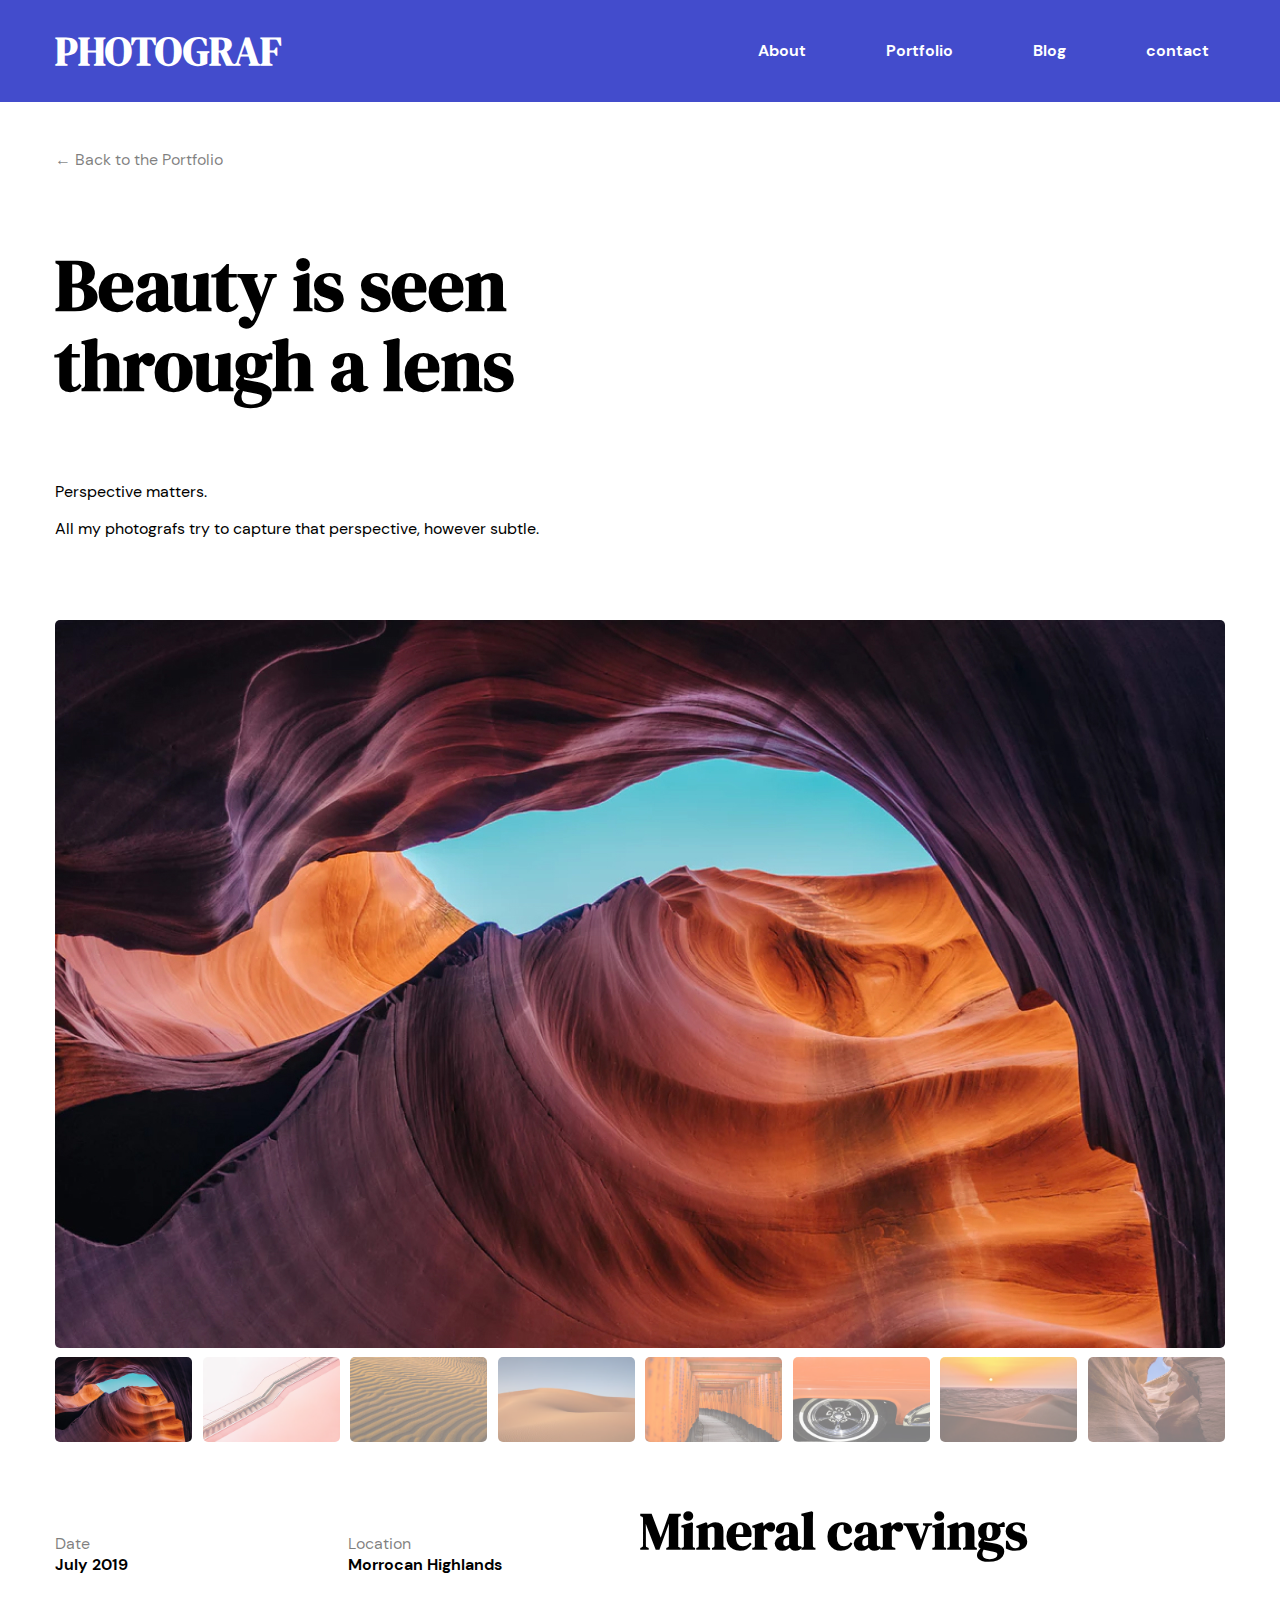
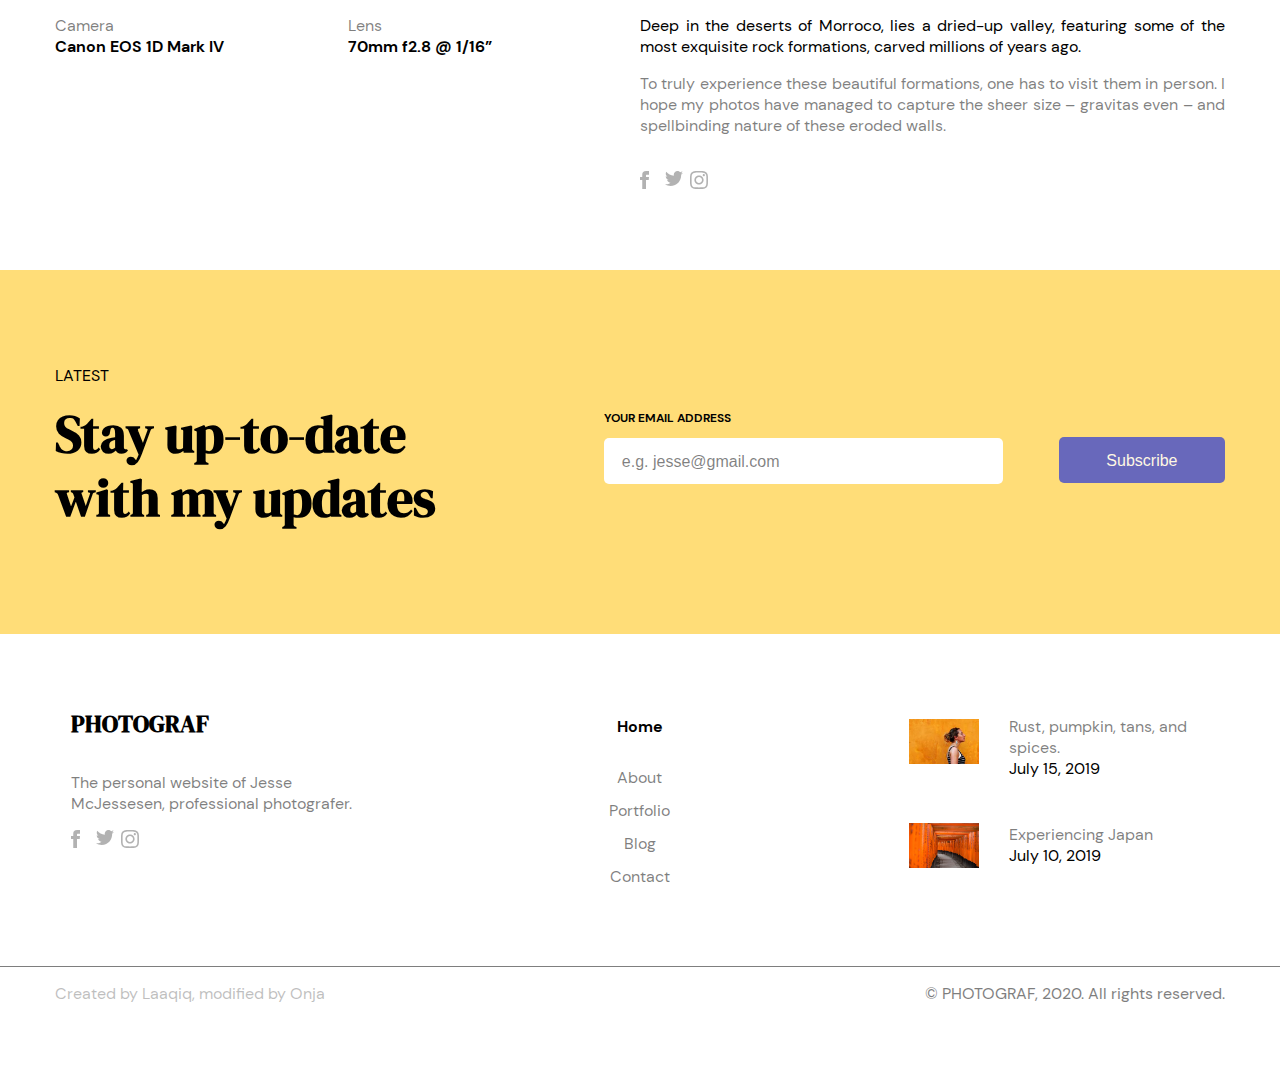
==== webroot/index.htm @ 9be5c695 "I updated photograph" ====
<!DOCTYPE html>
<html lang="en">

<head>
  <meta charset="UTF-8">
  <meta name="viewport" content="width=device-width, initial-scale=1.0">
  <link rel="stylesheet" href="./css/index.css">
  <title>Photograf</title>
</head>

<body>
  <input type="checkbox" id="menu-checkbox" class="photograf--checkbox--menu">
  <header class="photograf_header">
    <div class="photograf_header--container">
      <h1 class="photograf__heading1">
        Photograf
      </h1>
      <div class="photograf--menu--container">
        <label for="menu-checkbox" class="photograf--icon photograf--icon--menu">
          <span class="photograf_header--menu">
            Open the menu
          </span>
        </label>
      </div>
      <nav class="photograf__navigation photograf__navigation--menu">
        <h2 class="photograf_header__heading2">
          <label for="menu-checkbox" class="photograf--icon photograf__icon--menu">
            <span class="photograf_header--menu">
              Open the menu
            </span>
          </label>
        </h2>
        <ul class="photograf__list photograf_header__list">
          <li class="photograf__items photograf_header__items">
            <a class="photograf__link photograf_header__link" href="/about">
              About
            </a>
          </li>
          <li class="photograf__items photograf_header__items">
            <a class="photograf__link photograf_header__link" href="/potfolio">
              Portfolio
            </a>
          </li>
          <li class="photograf__items photograf_header__items">
            <a class="photograf__link photograf_header__link" href="/blog">
              Blog
            </a>
          </li>
          <li class="photograf__items photograf_header__items">
            <a class="photograf__link photograf_header__link" href="/contact">
              contact
            </a>
          </li>
        </ul>
      </nav>
    </div>
  </header>
  <main>
    <header class="photograf_mastheader">
      <div class="photograf--container photograf_mastheader--container">
        <div class="photograf_mastheader--wrapper">
          <div class="photograf_mastheader--sub-wrapper">
            <h2 class="photograf__heading2 photograf__heading2--mastheader">Beauty is seen through a lens</h2>
            <p class="photograf_mastheader__link--wrapper">
              <a class="photograf_mastheader__link photograf_mastheader__link" href="/back-to-the-portfolio">← Back
                to
                the Portfolio
              </a>
          </div>
          <p>
            Perspective matters.
          </p>
          <p>
            All my photografs try to capture that perspective, however subtle.
          </p>
        </div>
        <div class="photograf__picture--container">
          <div class="photograf__img--large--wrapper">
            <img class="photograf__img--large img" src="./images/rock_carvings_lg.jpg" alt="Rock carving">
          </div>
          <ul class="photograf__list photograf__img__list">
            <li class="photograf__items photograf__img__items">
              <img class="photograf__img--carvings" src="./images/rock_carvings_md.jpg" alt="meduim rock carving">
            </li>
            <li class="photograf__items photograf__img__items">
              <img class="photograf__img--stairs" src="./images/stairs_md.jpg" alt="stairs">
            </li>
            <li class="photograf__items photograf__img__items">
              <img class="photograf__img--ripples" src="./images/ripples_md.jpg" alt="Ripples">
            </li>
            <li class="photograf__items photograf__img__items">
              <img class="photograf__img--dunes" src="./images/dunes_md.jpg" alt="Dunes">
            </li>
            <li class="photograf__items photograf__img__items">
              <img class="photograf__img--arches" src="./images/arches_md.jpg" alt="Arches meduim">
            </li>
            <li class="photograf__items photograf__img__items">
              <img class="photograf__img--car" src="./images/car_md.jpg" alt="A car">
            </li>
            <li class="photograf__items photograf__img__items">
              <img class="photograf__img--sunset" src="./images/sunset_md.jpg" alt="A sunset">
            </li>
            <li class="photograf__items photograf__img__items">
              <img class="photograf__img--canyon" src="./images/canyon_md.jpg" alt="Canion">
            </li>
          </ul>
        </div>
      </div>
    </header>
    <article class="photograf_features">
      <div class="photograf--container photograf_features--container">
        <ul class="photograf__list photograf_features__list">
          <li class="photograf__items photograf_features__items">
            <span class="photograf_features__span--title">Date</span>
            <span class="photograf_features__span--desc">July 2019</span>
          </li>
          <li class="photograf__items photograf_features__items">
            <span class="photograf_features__span--title">Location</span>
            <span class="photograf_features__span--desc">Morrocan Highlands</span>
          </li>
          <li class="photograf__items photograf_features__items">
            <span class="photograf_features__span--title">Camera</span>
            <span class="photograf_features__span--desc">Canon EOS 1D Mark IV</span>
          </li>
          <li class="photograf__items photograf_features__items">
            <span class="photograf_features__span--title">Lens</span>
            <span class="photograf_features__span--desc">70mm f2.8 @ 1/16”</span>
          </li>
        </ul>
        <div class="photograf_features--wrapper">
          <div class="photograf_features--contents--wrapper">
            <h3 class="photograf__heading3 photograf_features--heading3">
              Mineral carvings
            </h3>
            <p class="photograf_features--summary">
              Deep in the deserts of Morroco, lies a dried-up valley, featuring some of the most exquisite rock
              formations, carved millions of years ago.
            </p>
            <p class="photograf_features--desc">To truly experience these beautiful formations, one has to visit them
              in person. I hope my
              photos have managed to capture the sheer size – gravitas even – and spellbinding nature of these eroded
              walls.
            </p>
          </div>
          <nav class="photograf__navigation photograf__nav--icons">
            <ul class="photograf__list photograf__list--icons photograf_features__list--icons">
              <li class="photograf__items photograf__items--icons">
                <a class="photograf__link photograf__link--icons photograf__link--icons--facebook"
                  href="/facebook">Facebook
                </a>
              </li>
              <li class="photograf__items photograf__items--icons">
                <a class="photograf__link photograf__link--icons photograf__link--icons--twitter" href="/twitter">
                  Twitter
                </a>
              </li>
              <li class="photograf__items photograf__items--icons">
                <a class="photograf__link photograf__link--icons photograf__link--icons--instagram"
                  href="Instagram">Instagram
                </a>
              </li>
            </ul>
          </nav>
        </div>
      </div>
    </article>
    <article class="photograf_newsletter">
      <div class="photograf_newsletter--contents--wrapper">
        <div class="photograf_newsletter--container">
          <div class="photograf_newsletter--header--contents">
            <h3 class="photograf__heading3 photograf__heading3--newsletter">
              Stay up-to-date
              with my updates
            </h3>
            <p class="photograf--latest--wrapper">
              <a class="photograf__link photograf__link--latest" href="latest">
                Latest
              </a>
            </p>
          </div>
          <form action="contact" class="photograf__form">
            <fieldset class="photograf__form--contents">
              <label for="email" class="photograf__label--email">Your email address
              </label>
              <input type="text" value="e.g. jesse@gmail.com" id="photograf__email" class="photograf__email__input">
            </fieldset>
            <button type="submit" class="photograf__form--subscribe"> Subscribe
            </button>
          </form>
        </div>
      </div>
      <div class="photograf_newsletter--container photograf_newsletter--container--contents">
        <div class="photograf_newsletter--wrapper">
          <h4 class="photograf__heading4">
            Photograf
          </h4>
          <p class="photograf_newsletter--desc">
            The personal website of Jesse McJessesen, professional photografer.
          </p>
          <nav class="photograf__navigation photograf__nav--icons">
            <ul class="photograf__list photograf__list--icons">
              <li class="photograf__items photograf__items--icons">
                <a class="photograf__link photograf__link--icons photograf__link--icons--facebook"
                  href="/facebook">Facebook
                </a>
              </li>
              <li class="photograf__items photograf__items--icons">
                <a class="photograf__link photograf__link--icons photograf__link--icons--twitter" href="/twitter">
                  Twitter
                </a>
              </li>
              <li class="photograf__items photograf__items--icons">
                <a class="photograf__link photograf__link--icons photograf__link--icons--instagram"
                  href="Instagram">Instagram
                </a>
              </li>
            </ul>
          </nav>
        </div>
        <nav class="photograf__navigation photograf__navigation--newsletter">
          <ul class="photograf__list photograf__list--newsletter">
            <li class="photograf__items photograf__items--newsletter">
              <a class="photograf__link photograf__link--newsletter photograf__link--newsletter--home" href="/">
                Home
              </a>
            </li>
            <li class="photograf__items photograf__items--newsletter">
              <a class="photograf__link photograf__link--newsletter photograf__link--newsletter--about" href="/about">
                About
              </a>
            </li>
            <li class="photograf__items photograf__items--newsletter">
              <a class="photograf__link photograf__link--newsletter" href="/portfolio">
                Portfolio
              </a>
            </li>
            <li class="photograf__items photograf__items--newsletter">
              <a class="photograf__link photograf__link--newsletter" href="/blog">
                Blog
              </a>
            </li>
            <li class="photograf__items photograf__items--newsletter">
              <a class="photograf__link photograf__link--newsletter" href="/contact">
                Contact
              </a>
            </li>
          </ul>
        </nav>
        <div class="photograf--profile--container">
          <div class="photograf--profile photograf--profile--wrapper">
            <span class="photograf--profile--desc photograf--profile--desc--woman">
              Rust, pumpkin, tans, and spices.
            </span>
            <span class="photograf--profile--date">
              July 15, 2019
            </span>
          </div>
          <div class="photograf--profile profile--contents--sec">
            <span class="photograf--profile--desc photograf--profile--desc--arches">
              Experiencing Japan
            </span>
            <span class="photograf--profile--date">
              July 10, 2019
            </span>
          </div>
        </div>
      </div>
    </article>
  </main>
  <footer class="photograf_footer">
    <div class="photograf_footer--container">
      <p class="photograf_footer--desc">
        Created by Laaqiq, modified by Onja
      </p>
      <p class="photograf__footer--desc">
        © PHOTOGRAF, 2020. All rights reserved.
      </p>
    </div>
  </footer>
  <script src="./js/photograf.js"></script>
</body>

</html>
---- webroot/css/index.css ----
:root {
  --based-value: 16px;
  --padding-inline: var(--based-value);
  --padding-block: var(--based-value);
  --margin-inline: var(--based-value);
  --margin-block: var(--based-value);
  --opacity: 1;
  --per-width: 100%;
  --fix-width: 100px;
  --auto-value: auto;
  --value: 0;
  --none-value: none; }

@font-face {
  font-family: "DM Sans";
  font-weight: 400;
  font-style: noraml;
  src: local("DM Sans"), local("DM Sans"), url("../fonts/dm_sans_400.woff2") format("woff2"), url("../fonts/dm_sans_400.woff") format("woff"); }

@font-face {
  font-family: "DM Sans-bold";
  font-weight: 700;
  font-style: noraml;
  src: local("DM Sans-bold"), local("DM Sans"), url("../fonts/dm_sans_700.woff2") format("woff2"), url("../fonts/dm_sans_700.woff") format("woff"); }

@font-face {
  font-family: "dm_serif_display";
  font-weight: 400;
  font-style: noraml;
  src: local("dm_serif_display"), local("dm_serif_display"), url("../fonts/dm_serif_display_400.woff2") format("woff2"), url("../fonts/dm_serif_display_400.woff") format("woff"); }

:root {
  --based-value: 16px;
  --padding-inline: var(--based-value);
  --padding-block: var(--based-value);
  --margin-inline: var(--based-value);
  --margin-block: var(--based-value);
  --opacity: 1;
  --per-width: 100%;
  --fix-width: 100px;
  --auto-value: auto;
  --value: 0;
  --none-value: none; }

@font-face {
  font-family: "DM Sans";
  font-weight: 400;
  font-style: noraml;
  src: local("DM Sans"), local("DM Sans"), url("../fonts/dm_sans_400.woff2") format("woff2"), url("../fonts/dm_sans_400.woff") format("woff"); }

@font-face {
  font-family: "DM Sans-bold";
  font-weight: 700;
  font-style: noraml;
  src: local("DM Sans-bold"), local("DM Sans"), url("../fonts/dm_sans_700.woff2") format("woff2"), url("../fonts/dm_sans_700.woff") format("woff"); }

@font-face {
  font-family: "dm_serif_display";
  font-weight: 400;
  font-style: noraml;
  src: local("dm_serif_display"), local("dm_serif_display"), url("../fonts/dm_serif_display_400.woff2") format("woff2"), url("../fonts/dm_serif_display_400.woff") format("woff"); }

body {
  background-color: #FFFFFF;
  text-align: center;
  margin: 0;
  padding: 0;
  font-family: 'DM Sans';
  overflow-x: hidden; }

ul {
  padding: 0;
  margin: 0; }

li {
  list-style: none; }

a {
  text-decoration: none; }

img {
  max-width: 100%;
  border-radius: 5px; }

.photograf_header {
  background-color: #434CCC;
  padding-inline-start: var(--padding-inline);
  padding-inline-end: var(--padding-inline); }

.photograf_header--container {
  width: 100%;
  display: flex;
  flex-direction: row;
  justify-content: space-between;
  align-items: baseline;
  align-items: center; }

.photograf--icon--menu {
  color: transparent;
  background-image: url(../icons/icon_menu.svg);
  background-repeat: no-repeat;
  position: absolute;
  top: 19px;
  right: -77px; }

@media (min-width: 1100px) {
  .photograf_header--container {
    max-width: 1170px;
    margin-inline-start: var(--auto-value);
    margin-inline-end: var(--auto-value); }
  .photograf--icon--menu {
    background-image: var(--none-value); } }

.photograf__heading1 {
  font-family: 'dm_serif_display';
  font-size: calc(var(--based-value) + 2);
  line-height: calc(var(--based-value) * 2);
  color: #000000;
  font-size: calc(var(--based-value) + 8);
  line-height: calc(var(--based-value) * 2);
  color: #FFFFFF;
  text-transform: uppercase; }

.photograf_header__heading2 {
  display: none;
  position: absolute;
  top: var(--based-value);
  left: var(--based-value);
  width: var(--based-value);
  height: var(--based-value); }

.photograf__heading2 {
  font-family: 'dm_serif_display';
  font-size: calc(var(--based-value) + 2);
  line-height: calc(var(--based-value) * 2);
  color: #000000;
  font-size: 47px;
  line-height: 60px; }

.photograf__heading3 {
  font-family: 'dm_serif_display';
  font-size: calc(var(--based-value) + 2);
  line-height: calc(var(--based-value) * 2);
  color: #000000;
  font-size: 34px;
  line-height: 40px; }

.photograf__heading4 {
  font-family: 'dm_serif_display';
  font-size: calc(var(--based-value) + 2);
  line-height: calc(var(--based-value) * 2);
  color: #000000;
  text-transform: uppercase;
  font-size: 24px;
  line-height: calc(var(--based-value) * 2);
  margin-block-start: 74px; }

@media (min-width: 1100px) {
  .photograf__heading1 {
    font-size: 40px;
    line-height: 48px; }
  .photograf__heading2--mastheader {
    font-size: 72px;
    line-height: 80px; }
  .photograf__heading3 {
    font-size: 52px;
    line-height: 64px; } }

.photograf_mastheader {
  margin-inline-start: var(--margin-inline);
  margin-inline-end: var(--margin-inline); }

.photograf_mastheader--wrapper {
  text-align: justify;
  margin-block-start: 31px;
  margin-block-end: 81px; }

.photograf__heading2--mastheader {
  text-align: left; }

.photograf_mastheader--sub-wrapper {
  display: flex;
  flex-direction: column-reverse; }

.photograf_mastheader__link {
  color: rgba(0, 0, 0, 0.5);
  font-size: var(--based-value);
  line-height: calc(var(--based-value) + 8); }

@media (min-width: 1100px) {
  .photograf--container {
    max-width: 1170px;
    margin-inline-start: var(--auto-value);
    margin-inline-end: var(--auto-value); }
  .photograf__heading2--mastheader {
    max-width: calc(var(--per-width) / 2); } }

.photograf_features--container {
  text-align: justify;
  margin-inline-start: var(--margin-inline);
  margin-inline-end: var(--margin-inline); }

.photograf_features__list {
  display: flex;
  flex-direction: row;
  justify-content: space-between;
  align-items: baseline;
  flex-wrap: wrap;
  align-items: unset;
  margin-block-end: 75px; }

.photograf_features--wrapper {
  margin-block-end: 78px; }

.photograf_features--desc {
  color: rgba(0, 0, 0, 0.5);
  font-size: var(--based-value);
  line-height: calc(var(--based-value) + 8); }

.photograf_features__items {
  display: flex;
  flex-direction: column;
  margin-block-start: 40px;
  flex-basis: calc(var(--per-width) / 2); }

.photograf_features__span--title {
  color: rgba(0, 0, 0, 0.5);
  font-size: var(--based-value);
  line-height: calc(var(--based-value) + 8); }

.photograf_features__span--desc {
  font-family: 'DM Sans-bold';
  font-size: var(--based-value);
  line-height: calc(var(--based-value) + 8);
  color: #FFFFFF;
  color: #000000;
  text-align: left; }

@media (min-width: 1100px) {
  .photograf_features--container {
    max-width: 1170px;
    margin-inline-start: var(--auto-value);
    margin-inline-end: var(--auto-value);
    padding-inline-start: var(--padding-inline);
    padding-inline-end: var(--padding-inline);
    display: flex;
    flex-direction: row;
    justify-content: space-between;
    align-items: baseline;
    flex-wrap: wrap; }
  .photograf_features__list,
  .photograf_features--wrapper {
    flex-basis: calc(var(--per-width) / 2); } }

.photograf_newsletter--container,
.photograf_newsletter--container--contents {
  text-align: left; }

.photograf_newsletter--contents--wrapper,
.photograf_newsletter--wrapper,
.photograf__navigation--newsletter,
.photograf--profile--container {
  padding-inline-start: var(--padding-inline);
  padding-inline-end: var(--padding-inline); }

.photograf_newsletter--contents--wrapper {
  background-color: #FFDD78; }

.photograf_newsletter--header--contents {
  padding-block-start: 62px; }

.photograf__heading3--newsletter {
  margin-block-start: 0; }

.photograf_newsletter--desc,
.photograf__email__input,
.photograf__form--subscribe {
  color: rgba(0, 0, 0, 0.5);
  font-size: var(--based-value);
  line-height: calc(var(--based-value) + 8); }

.photograf_newsletter--header--contents {
  display: flex;
  flex-direction: column-reverse; }

.photograf--profile--desc {
  color: rgba(0, 0, 0, 0.5);
  font-size: var(--based-value);
  line-height: calc(var(--based-value) + 8); }

.photograf--profile {
  display: flex;
  flex-direction: column;
  margin-inline-start: 100px; }

.photograf__link--latest {
  color: rgba(0, 0, 0, 0.5);
  font-size: var(--based-value);
  line-height: calc(var(--based-value) + 8);
  color: #000000;
  text-transform: uppercase; }

@media (min-width: 1100px) {
  .photograf_newsletter--container {
    max-width: 1170px;
    margin-inline-start: var(--auto-value);
    margin-inline-end: var(--auto-value);
    display: flex;
    flex-direction: row;
    justify-content: space-between;
    align-items: baseline;
    align-items: center; }
  .photograf_newsletter--container--contents {
    align-items: baseline; }
  .photograf__heading3--newsletter {
    margin-block-end: 104px; }
  .photograf_newsletter--wrapper,
  .photograf--profile--container {
    flex-basis: calc(26%); }
  .photograf_newsletter--header--contents {
    flex-basis: 33%;
    padding-block-start: 79px; } }

.photograf__navigation--menu {
  padding: var(--based-value);
  background-color: #f8f8f8;
  position: absolute;
  z-index: 3;
  top: var(--value);
  left: var(--value);
  bottom: var(--value);
  width: calc(calc(var(--fix-width) * 2) + 50);
  height: max-content;
  box-shadow: 0 0 50px rgba(0, 0, 0, 0.5);
  transform: translateX(-100%);
  transition: transform 0.3s; }

body > input[type="checkbox"]:checked ~ header .photograf__navigation--menu {
  transform: translateX(0%); }

.photograf_header__list {
  display: flex;
  flex-direction: column; }

.photograf--checkbox--menu {
  position: absolute;
  top: 35px;
  right: calc(var(--based-value) + 1);
  z-index: -1; }

.photograf_header__link {
  text-decoration: var(--none-value);
  color: #434CCC;
  opacity: calc(var(--opacity) / 2);
  font-weight: 700;
  font-size: 0.75rem;
  line-height: var(--based-value);
  transition: opacity 0.3s;
  display: block;
  padding: var(--based-value) var(--based-value) var(--based-value) calc(var(--based-value) * 4); }

body > [type="checkbox"]:checked ~ header label {
  position: absolute;
  z-index: 2;
  top: var(--value);
  right: var(--value);
  bottom: var(--value);
  left: var(--value);
  height: var(--per-width);
  width: var(--per-width);
  background: rgba(250, 0, 0, 0.25); }

body > nav .active a {
  opacity: var(--opacity); }

body > nav > ul a:hover {
  opacity: var(--opacity); }

@media (min-width: 1100px) {
  .photograf__navigation--menu {
    background-color: transparent;
    top: var(--auto-value);
    left: var(--auto-value);
    right: var(--auto-value);
    bottom: var(--auto-value);
    width: var(--auto-value);
    box-shadow: var(--none-value);
    transform: var(--none-value);
    transition: var(--none-value);
    display: contents; }
  .photograf_header__link {
    font-family: 'DM Sans-bold';
    font-size: var(--based-value);
    line-height: calc(var(--based-value) + 8);
    color: #FFFFFF;
    opacity: var(--opacity); }
  .photograf_header__list {
    display: flex;
    flex-direction: row; } }

body > input[type="checkbox"]:checked ~ main {
  z-index: 1; }

.photograf__list--icons {
  display: flex; }

.photograf_features__list--icons {
  margin-block-start: 35px; }

.photograf__items--icons {
  width: calc(var(--fix-width) / 4); }

.photograf__link--icons {
  display: block;
  text-indent: -9999px; }

.photograf__link--icons--facebook {
  background-image: url(../icons/icon_facebook.svg);
  background-repeat: no-repeat; }

.photograf__link--icons--twitter {
  background-image: url(../icons/icon_twitter.svg);
  background-repeat: no-repeat; }

.photograf__link--icons--instagram {
  background-image: url(../icons/icon_instagram.svg);
  background-repeat: no-repeat; }

.photograf__navigation--newsletter {
  margin-block-start: 79.91px;
  margin-block-end: calc(78px - 44px); }

.photograf__items--newsletter:not(:first-child) {
  margin-bottom: 12px; }

.photograf__link--newsletter {
  color: rgba(0, 0, 0, 0.5);
  font-size: var(--based-value);
  line-height: calc(var(--based-value) + 8); }

.photograf__items--newsletter:nth-of-type(1) {
  padding-bottom: 1.5rem; }

.photograf__link--newsletter--home,
.photograf__link--newsletter:not(first-child):hover {
  font-family: 'DM Sans-bold';
  font-size: calc(var(--based-value) + 2);
  line-height: calc(var(--based-value) * 2);
  color: #000000; }

@media (min-width: 1100px) {
  .photograf__navigation--newsletter {
    text-align: center;
    margin: var(--value);
    padding: var(--value);
    flex-basis: 44%; } }

.photograf--profile--desc--woman::before {
  display: block;
  content: '';
  background-image: url(../images/woman_sm.jpg);
  background-repeat: no-repeat;
  background-size: cover;
  width: 70px;
  height: 45px;
  position: relative;
  left: -100.8px;
  top: calc(var( --based-value) * 3); }

.photograf--profile--desc--arches::before {
  content: '';
  display: block;
  background-image: url(../images/arches_sm.jpg);
  background-repeat: no-repeat;
  background-size: cover;
  width: 70px;
  height: 45px;
  position: relative;
  left: -100.8px;
  top: 44px; }

.photograf__form,
.photograf__form--contents {
  display: flex;
  flex-direction: column; }

.photograf__form--contents {
  border-color: transparent;
  padding-inline-start: 0; }

.photograf__label--email {
  font-family: 'DM Sans-bold';
  font-size: var(--based-value);
  line-height: calc(var(--based-value) + 8);
  color: #FFFFFF;
  text-transform: uppercase;
  font-size: 12px;
  line-height: var(--based-value);
  color: #000000; }

.photograf__email__input,
.photograf__form--subscribe {
  border-color: transparent;
  box-sizing: border-box;
  border-radius: 5px;
  padding-inline-start: var(--based-value);
  padding-block-start: 13px;
  padding-block-end: 11px;
  margin-block-end: var(--based-value); }

.photograf__form--subscribe {
  max-width: 50%;
  background-color: #434CCC;
  color: #FFFFFF;
  padding-inline-start: 45.5px;
  padding-inline-end: 45.5px;
  margin-block-end: 54px;
  opacity: 0.8; }

.photograf__form--subscribe:hover {
  opacity: 1; }

@media (min-width: 1100px) {
  .photograf__form {
    display: flex;
    flex-direction: row;
    justify-content: space-between;
    align-items: baseline;
    align-items: unset;
    flex-basis: 40%;
    margin-block-start: 2.5rem; }
  .photograf__form--contents {
    padding: 0;
    margin-inline-end: 54px; }
  .photograf__email__input {
    padding-inline-end: 172px; }
  .photograf__label--email {
    margin-block-end: 12px; }
  .photograf__form--subscribe {
    margin-block-start: var(--margin-block);
    margin-top: 1.8rem; } }

.photograf__picture--container {
  padding-block-end: 30%; }

.photograf__img--large {
  display: block;
  max-width: var(--per-width);
  width: var(--per-width);
  height: var(--per-width);
  object-fit: cover; }

.photograf__img__list {
  position: relative;
  display: block;
  width: var(--per-width); }

.photograf__img__items:nth-of-type(1),
.photograf__img__items:nth-of-type(2),
.photograf__img__items:nth-of-type(3) {
  position: absolute;
  width: 40%;
  top: 9px; }

.photograf__img__items:nth-of-type(2) {
  left: calc(40% + 9px); }

.photograf__img__items:nth-of-type(3) {
  left: calc(calc(40% * 2) + calc(9px * 2)); }

.photograf__img__items:nth-of-type(2),
.photograf__img__items:nth-of-type(3) {
  opacity: calc(var(--opacity) / 2); }

.photograf__img__items:nth-of-type(4),
.photograf__img__items:nth-of-type(5),
.photograf__img__items:nth-of-type(6),
.photograf__img__items:nth-of-type(7),
.photograf__img__items:nth-of-type(8) {
  display: var(--none-value); }

@media (min-width: 1100px) {
  .photograf__picture--container {
    padding-block-end: var(--value); }
  .photograf__img__list {
    width: var(--per-width);
    display: flex;
    flex-direction: row;
    justify-content: space-between;
    align-items: baseline;
    align-items: unset;
    margin-block-start: 9px;
    position: unset; }
  .photograf__img__items:nth-of-type(1),
  .photograf__img__items:nth-of-type(2),
  .photograf__img__items:nth-of-type(3) {
    position: unset; }
  .photograf__img__items:nth-of-type(3) {
    transform: inherit; }
  .photograf__img__items:nth-of-type(4),
  .photograf__img__items:nth-of-type(5),
  .photograf__img__items:nth-of-type(6),
  .photograf__img__items:nth-of-type(7),
  .photograf__img__items:nth-of-type(8) {
    display: block; }
  .photograf__img__items:nth-of-type(2),
  .photograf__img__items:nth-of-type(3),
  .photograf__img__items:nth-of-type(4),
  .photograf__img__items:nth-of-type(5),
  .photograf__img__items:nth-of-type(6),
  .photograf__img__items:nth-of-type(7),
  .photograf__img__items:nth-of-type(8) {
    opacity: calc(var(--opacity) / 2); }
  .photograf__img__items {
    flex-basis: calc(calc(var(--per-width) / 8) - calc(9px)); } }

.photograf_footer {
  border-block-start: 1px #000000 solid;
  opacity: calc(var(--opacity) / 2);
  margin-block-start: 67px; }

.photograf_footer--container {
  text-align: justify;
  padding-inline-start: var(--padding-inline);
  padding-inline-end: var(--padding-inline); }

.photograf_footer--desc {
  color: rgba(0, 0, 0, 0.5);
  font-size: var(--based-value);
  line-height: calc(var(--based-value) + 8); }

@media (min-width: 1100px) {
  .photograf_footer--container {
    max-width: 1170px;
    margin-inline-start: var(--auto-value);
    margin-inline-end: var(--auto-value);
    display: flex;
    flex-direction: row;
    justify-content: space-between;
    align-items: baseline;
    align-items: unset;
    margin-block-end: 67px; } }
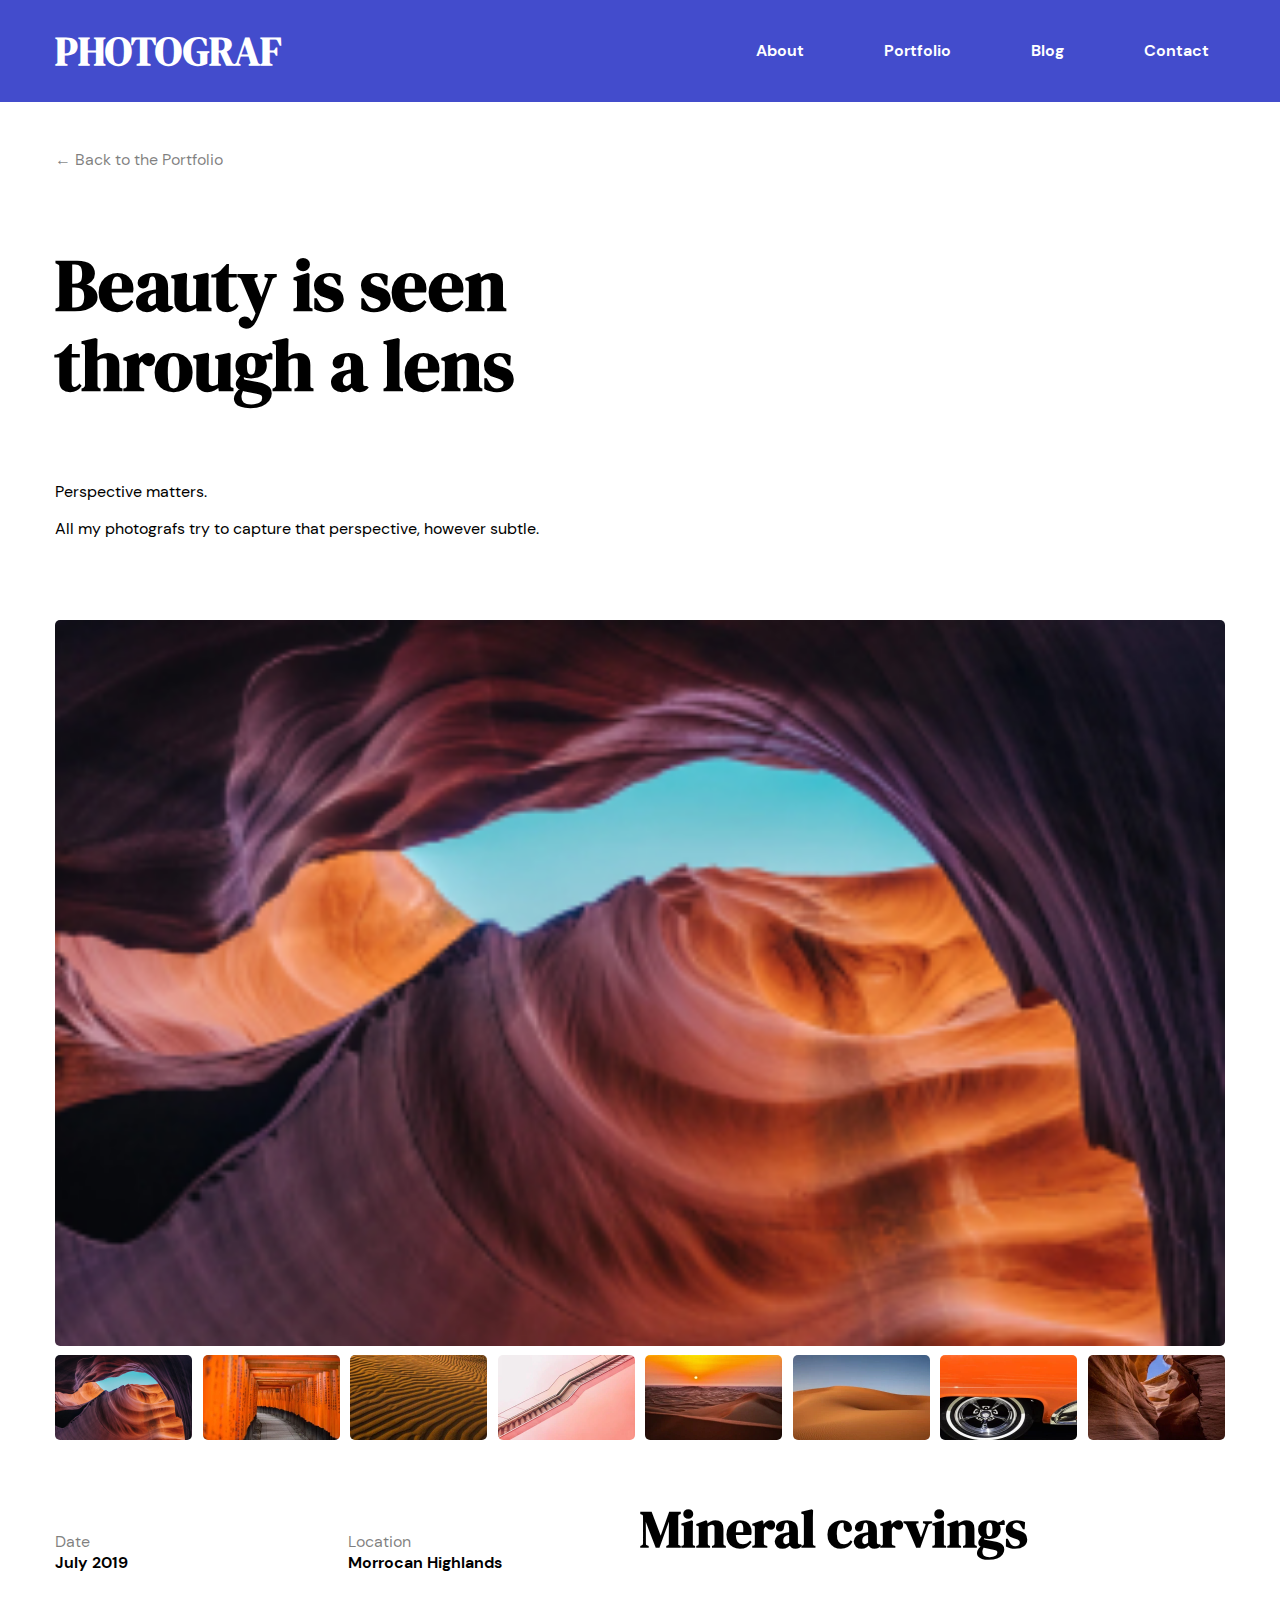
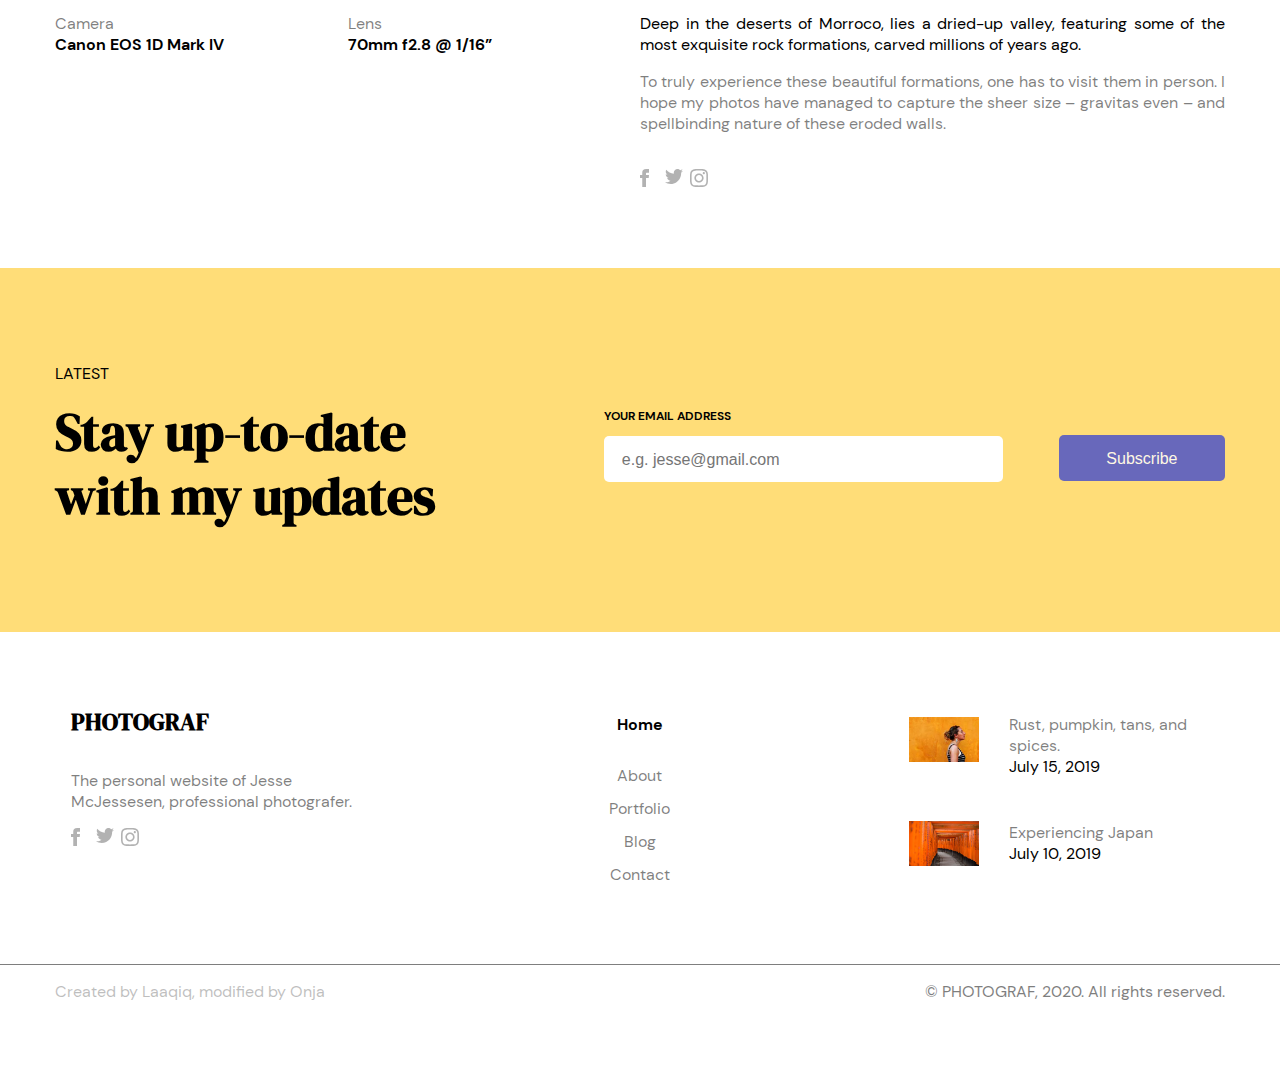
==== commit c2494e53: "I updated photograph 17/03/21" ====
--- a/webroot/index.htm
+++ b/webroot/index.htm
@@ -75,35 +75,59 @@
           </p>
         </div>
         <div class="photograf__picture--container">
-          <div class="photograf__img--large--wrapper">
-            <img class="photograf__img--large img" src="./images/rock_carvings_lg.jpg" alt="Rock carving">
-          </div>
-          <ul class="photograf__list photograf__img__list">
-            <li class="photograf__items photograf__img__items">
-              <img class="photograf__img--carvings" src="./images/rock_carvings_md.jpg" alt="meduim rock carving">
-            </li>
-            <li class="photograf__items photograf__img__items">
-              <img class="photograf__img--stairs" src="./images/stairs_md.jpg" alt="stairs">
-            </li>
-            <li class="photograf__items photograf__img__items">
-              <img class="photograf__img--ripples" src="./images/ripples_md.jpg" alt="Ripples">
-            </li>
-            <li class="photograf__items photograf__img__items">
-              <img class="photograf__img--dunes" src="./images/dunes_md.jpg" alt="Dunes">
-            </li>
-            <li class="photograf__items photograf__img__items">
-              <img class="photograf__img--arches" src="./images/arches_md.jpg" alt="Arches meduim">
-            </li>
-            <li class="photograf__items photograf__img__items">
-              <img class="photograf__img--car" src="./images/car_md.jpg" alt="A car">
-            </li>
-            <li class="photograf__items photograf__img__items">
-              <img class="photograf__img--sunset" src="./images/sunset_md.jpg" alt="A sunset">
-            </li>
-            <li class="photograf__items photograf__img__items">
-              <img class="photograf__img--canyon" src="./images/canyon_md.jpg" alt="Canion">
-            </li>
-          </ul>
+          <picture>
+            <img src="./images/rock_carvings_sm.jpg" id="large-image" alt="img" class="images">
+          </picture>
+          <div class="images">
+            <a href="./images/rock_carvings_lg.jpg" class="images-anchor">
+              <picture>
+                <source type="image/webp" srcset="./images/rock_carvings_sm.webp">
+                <img src="./images/rock_carvings_lg.jpg" alt="img" >
+              </picture>
+            </a>
+            <a href="./images/arches_lg.jpg" class="images-anchor">
+              <picture>
+                <source type="image/webp" srcset="./images/arches_sm-webp.webp">
+                <img src="./images/arches_sm.jpg" alt="img" >
+              </picture>
+            </a>
+            <a href="./images/ripples_lg.jpg" class="images-anchor">
+              <picture>
+                <source type="image/webp" srcset="./images/ripples_sm-webp.webp">
+                <img src="./images/ripples_sm.jpg" alt="img" >
+              </picture>
+            </a>
+              
+            <a href="./images/stairs_lg.jpg" class="images-anchor">
+              <picture>
+                <source type="image/webp" srcset="./images/stairs_sm-webp.webp">
+                <img src="./images/stairs_sm.jpg" alt="img" >
+              </picture>
+            </a>
+            <a href="./images/sunset_lg.jpg" class="images-anchor">
+              <picture>
+                <source type="image/webp" srcset="./images/sunset_sm-webp.webp">
+                <img src="./images/sunset_sm.jpg" alt="img">
+              </picture>
+            </a>
+            <a href="./images/dunes_lg.jpg" class="images-anchor">
+              <picture>
+                <source type="image/webp" srcset="./images/dunes_sm-webp.webp">
+                <img src="./images/dunes_sm.jpg" alt="img" >
+              </picture>
+            </a>
+            <a href="./images/car_lg.jpg" class="images-anchor">
+              <picture>
+                <source type="image/webp" srcset="./images/car_sm-webp.webp">
+                <img src="./images/car_sm.jpg" alt="img" >
+              </picture>
+            </a>
+            <a href="./images/canyon_lg.jpg" class="images-anchor">
+              <picture>
+                <source type="image/webp" srcset="./images/canyon_sm-webp.webp">
+                <img src="./images/canyon_sm.jpg" alt="img" >
+              </picture>        
+            </a>
         </div>
       </div>
     </header>
@@ -182,7 +206,7 @@
             <fieldset class="photograf__form--contents">
               <label for="email" class="photograf__label--email">Your email address
               </label>
-              <input type="text" value="e.g. jesse@gmail.com" id="photograf__email" class="photograf__email__input">
+              <input type="email" placeholder="e.g. jesse@gmail.com" id="photograf__email" class="photograf__email__input">
             </fieldset>
             <button type="submit" class="photograf__form--subscribe"> Subscribe
             </button>
--- a/webroot/css/index.css
+++ b/webroot/css/index.css
@@ -65,8 +65,7 @@
   text-align: center;
   margin: 0;
   padding: 0;
-  font-family: 'DM Sans';
-  overflow-x: hidden; }
+  font-family: 'DM Sans'; }
 
 ul {
   padding: 0;
@@ -350,6 +349,7 @@
 
 .photograf_header__link {
   text-decoration: var(--none-value);
+  text-transform: capitalize;
   color: #434CCC;
   opacity: calc(var(--opacity) / 2);
   font-weight: 700;
@@ -394,6 +394,8 @@
     line-height: calc(var(--based-value) + 8);
     color: #FFFFFF;
     opacity: var(--opacity); }
+  .photograf_header__link:hover {
+    color: lightgrey; }
   .photograf_header__list {
     display: flex;
     flex-direction: row; } }
@@ -412,19 +414,29 @@
 
 .photograf__link--icons {
   display: block;
-  text-indent: -9999px; }
+  text-indent: -9999px;
+  background-repeat: no-repeat; }
 
 .photograf__link--icons--facebook {
-  background-image: url(../icons/icon_facebook.svg);
-  background-repeat: no-repeat; }
+  background-image: url(../icons/icon_facebook.svg); }
+
+.photograf__link--icons--facebook:hover,
+.photograf__link--icons--facebook:focus {
+  background-image: url("../icons/circle-facebook.svg"); }
 
 .photograf__link--icons--twitter {
-  background-image: url(../icons/icon_twitter.svg);
-  background-repeat: no-repeat; }
+  background-image: url(../icons/icon_twitter.svg); }
+
+.photograf__link--icons--twitter:hover,
+.photograf__link--icons--twitter:focus {
+  background-image: url("../icons/twitter_circle.svg"); }
 
 .photograf__link--icons--instagram {
-  background-image: url(../icons/icon_instagram.svg);
-  background-repeat: no-repeat; }
+  background-image: url(../icons/icon_instagram.svg); }
+
+.photograf__link--icons--instagram:hover,
+.photograf__link--icons--instagram:focus {
+  background-image: url("../icons/circle-instagram.svg"); }
 
 .photograf__navigation--newsletter {
   margin-block-start: 79.91px;
@@ -550,7 +562,7 @@
   height: var(--per-width);
   object-fit: cover; }
 
-.photograf__img__list {
+.images-wrapper {
   position: relative;
   display: block;
   width: var(--per-width); }
@@ -558,9 +570,7 @@
 .photograf__img__items:nth-of-type(1),
 .photograf__img__items:nth-of-type(2),
 .photograf__img__items:nth-of-type(3) {
-  position: absolute;
-  width: 40%;
-  top: 9px; }
+  position: absolute; }
 
 .photograf__img__items:nth-of-type(2) {
   left: calc(40% + 9px); }
@@ -597,12 +607,6 @@
     position: unset; }
   .photograf__img__items:nth-of-type(3) {
     transform: inherit; }
-  .photograf__img__items:nth-of-type(4),
-  .photograf__img__items:nth-of-type(5),
-  .photograf__img__items:nth-of-type(6),
-  .photograf__img__items:nth-of-type(7),
-  .photograf__img__items:nth-of-type(8) {
-    display: block; }
   .photograf__img__items:nth-of-type(2),
   .photograf__img__items:nth-of-type(3),
   .photograf__img__items:nth-of-type(4),
@@ -614,6 +618,18 @@
   .photograf__img__items {
     flex-basis: calc(calc(var(--per-width) / 8) - calc(9px)); } }
 
+.images {
+  width: 100%;
+  display: flex;
+  flex-direction: row;
+  justify-content: space-between;
+  margin-block-start: 9px;
+  position: unset;
+  min-width: 800px; }
+
+.images-anchor {
+  flex-basis: calc(calc(100% / 8) - calc(9px)); }
+
 .photograf_footer {
   border-block-start: 1px #000000 solid;
   opacity: calc(var(--opacity) / 2);
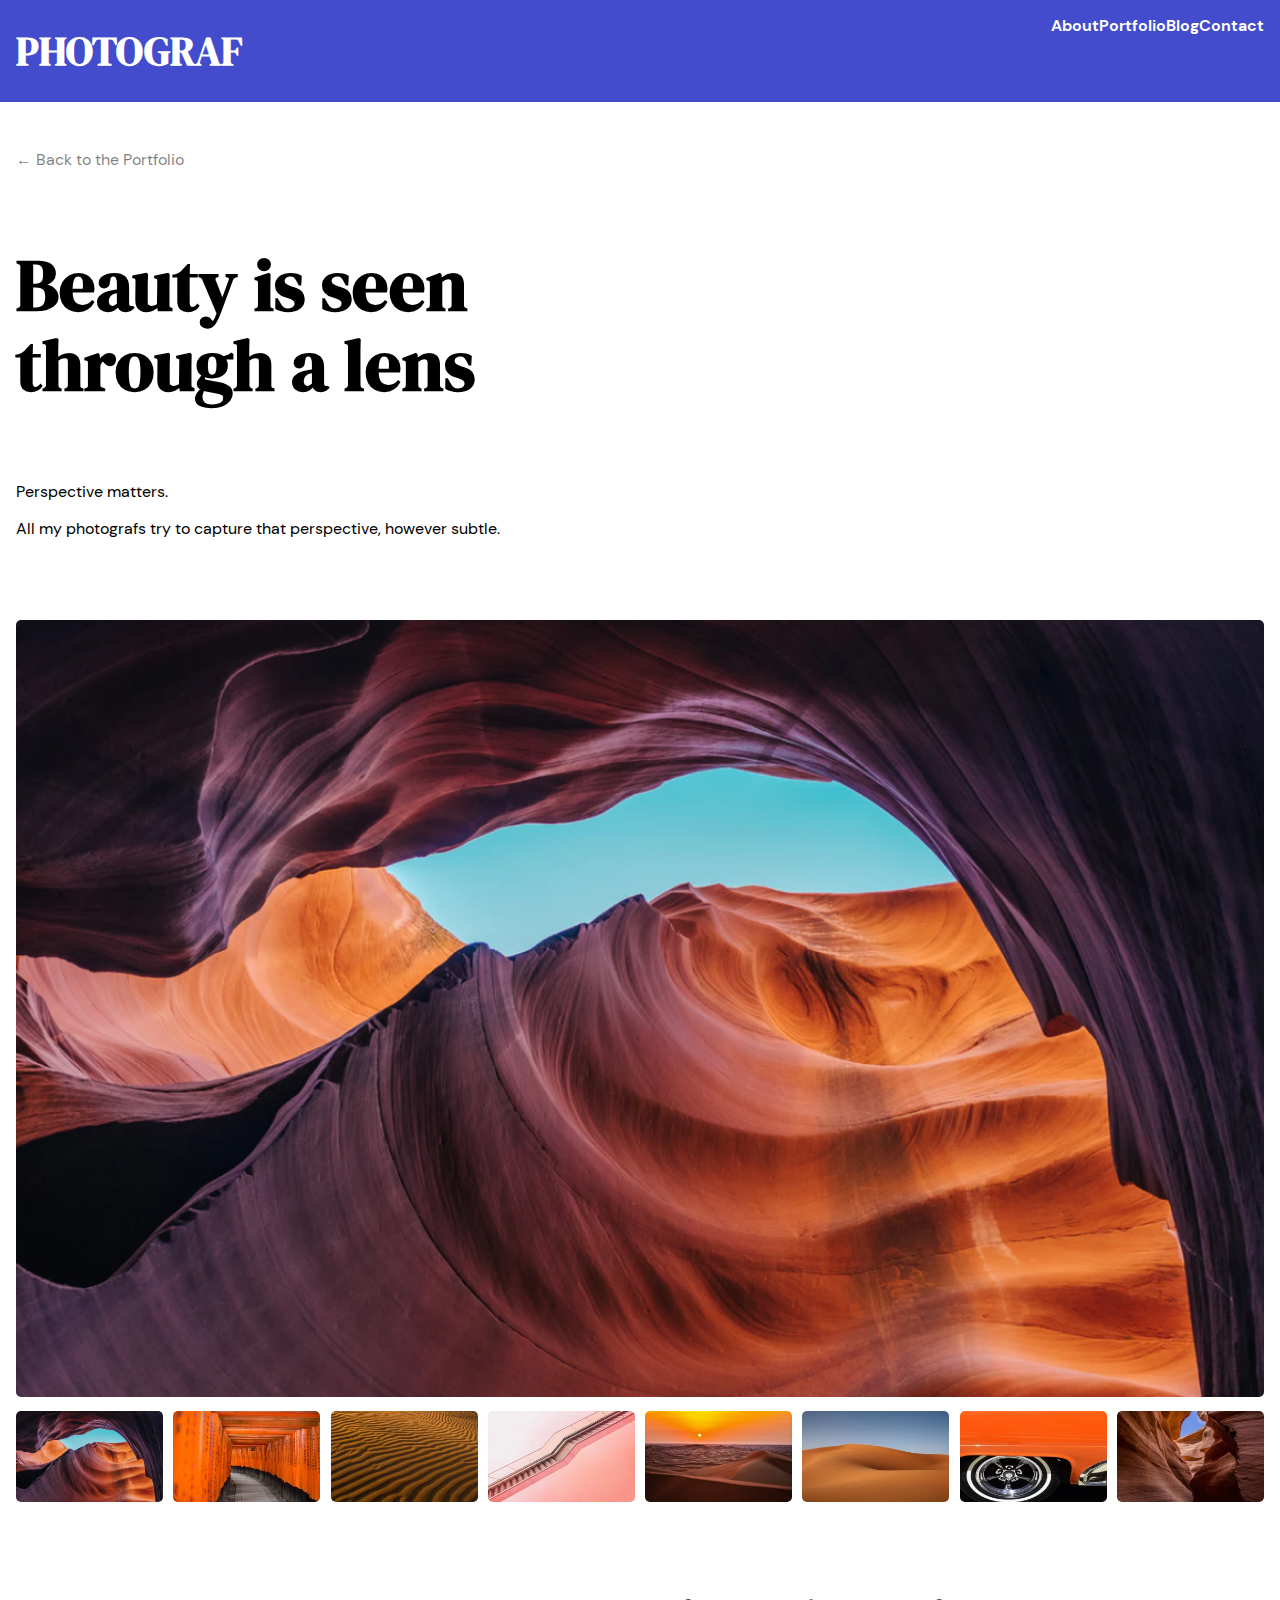
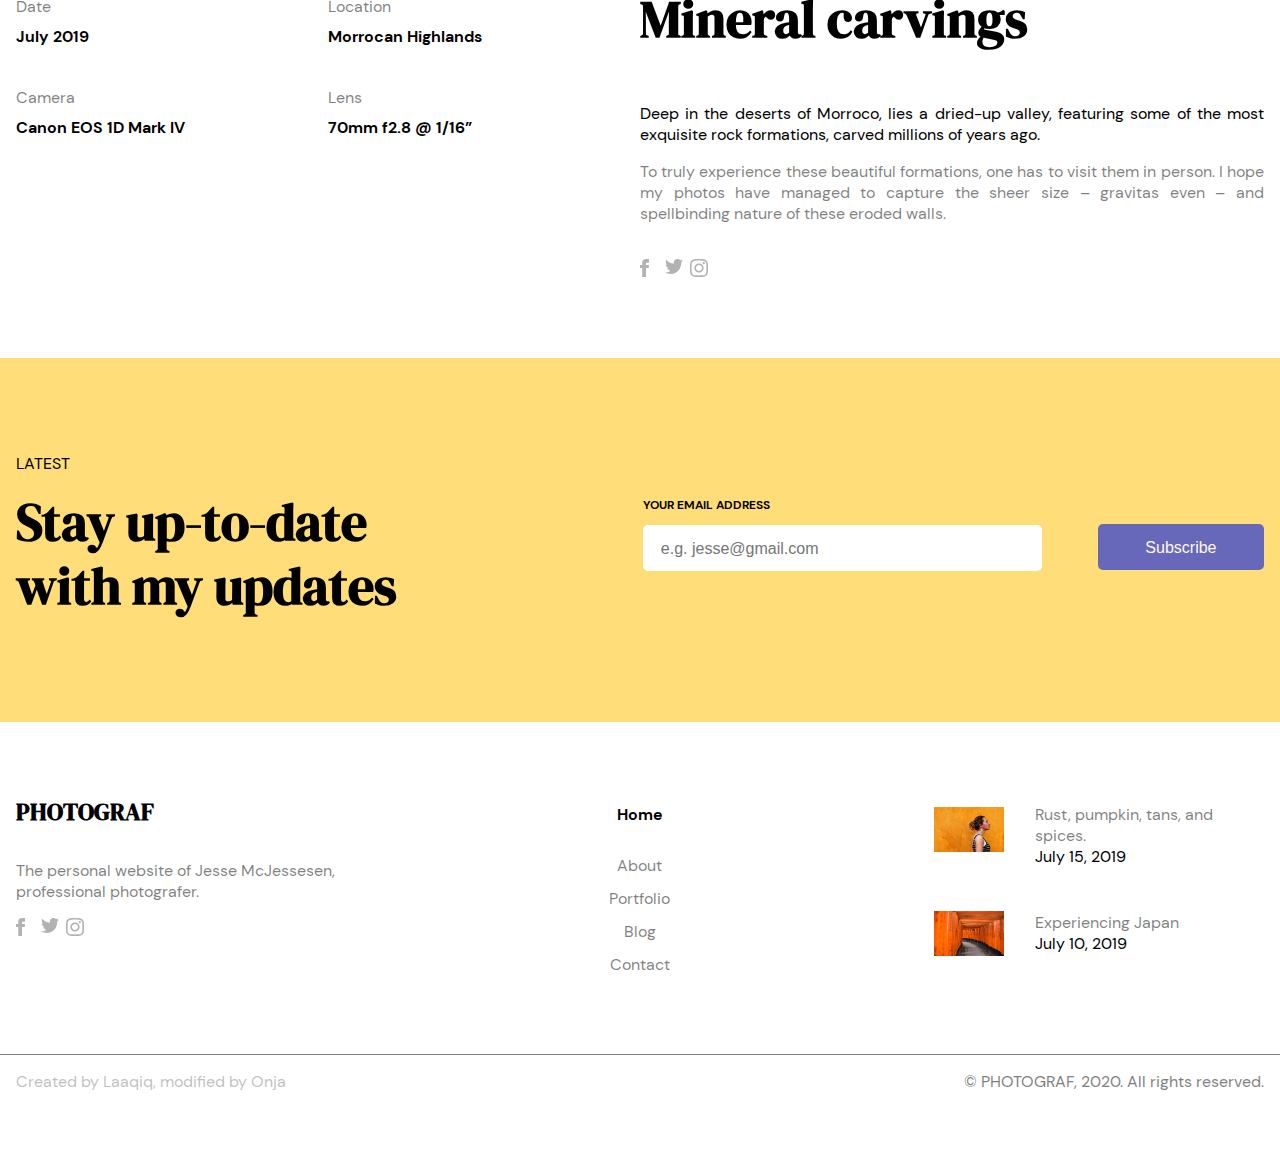
==== commit eab0cbdc: "I updated photograph" ====
--- a/webroot/index.htm
+++ b/webroot/index.htm
@@ -76,58 +76,41 @@
         </div>
         <div class="photograf__picture--container">
           <picture>
-            <img src="./images/rock_carvings_sm.jpg" id="large-image" alt="img" class="images">
+            <img src="./images/rock_carvings_lg.jpg" id="large-image" alt="img" class="photograf__img--large">
           </picture>
           <div class="images">
-            <a href="./images/rock_carvings_lg.jpg" class="images-anchor">
-              <picture>
-                <source type="image/webp" srcset="./images/rock_carvings_sm.webp">
-                <img src="./images/rock_carvings_lg.jpg" alt="img" >
-              </picture>
-            </a>
-            <a href="./images/arches_lg.jpg" class="images-anchor">
-              <picture>
+            <picture class="images-anchor active">
+              <source type="image/webp" srcset="./images/rock_carvings_sm.webp">
+              <img src="./images/rock_carvings_lg.jpg" alt="img" >
+            </picture>
+            <picture class="images-anchor">
                 <source type="image/webp" srcset="./images/arches_sm-webp.webp">
                 <img src="./images/arches_sm.jpg" alt="img" >
-              </picture>
-            </a>
-            <a href="./images/ripples_lg.jpg" class="images-anchor">
-              <picture>
+            </picture>
+              <picture class="images-anchor">
                 <source type="image/webp" srcset="./images/ripples_sm-webp.webp">
                 <img src="./images/ripples_sm.jpg" alt="img" >
               </picture>
-            </a>
-              
-            <a href="./images/stairs_lg.jpg" class="images-anchor">
-              <picture>
+              <picture class="images-anchor">
                 <source type="image/webp" srcset="./images/stairs_sm-webp.webp">
                 <img src="./images/stairs_sm.jpg" alt="img" >
               </picture>
-            </a>
-            <a href="./images/sunset_lg.jpg" class="images-anchor">
-              <picture>
+              <picture class="images-anchor">
                 <source type="image/webp" srcset="./images/sunset_sm-webp.webp">
                 <img src="./images/sunset_sm.jpg" alt="img">
               </picture>
-            </a>
-            <a href="./images/dunes_lg.jpg" class="images-anchor">
-              <picture>
+              <picture class="images-anchor">
                 <source type="image/webp" srcset="./images/dunes_sm-webp.webp">
                 <img src="./images/dunes_sm.jpg" alt="img" >
               </picture>
-            </a>
-            <a href="./images/car_lg.jpg" class="images-anchor">
-              <picture>
+              <picture class="images-anchor">
                 <source type="image/webp" srcset="./images/car_sm-webp.webp">
                 <img src="./images/car_sm.jpg" alt="img" >
               </picture>
-            </a>
-            <a href="./images/canyon_lg.jpg" class="images-anchor">
-              <picture>
+              <picture class="images-anchor">
                 <source type="image/webp" srcset="./images/canyon_sm-webp.webp">
                 <img src="./images/canyon_sm.jpg" alt="img" >
               </picture>        
-            </a>
         </div>
       </div>
     </header>
--- a/webroot/css/index.css
+++ b/webroot/css/index.css
@@ -104,7 +104,7 @@
 
 @media (min-width: 1100px) {
   .photograf_header--container {
-    max-width: 1170px;
+    max-width: 1440px;
     margin-inline-start: var(--auto-value);
     margin-inline-end: var(--auto-value); }
   .photograf--icon--menu {
@@ -163,7 +163,8 @@
     line-height: 80px; }
   .photograf__heading3 {
     font-size: 52px;
-    line-height: 64px; } }
+    line-height: 64px;
+    margin-block-start: -09px; } }
 
 .photograf_mastheader {
   margin-inline-start: var(--margin-inline);
@@ -188,7 +189,7 @@
 
 @media (min-width: 1100px) {
   .photograf--container {
-    max-width: 1170px;
+    max-width: 1440px;
     margin-inline-start: var(--auto-value);
     margin-inline-end: var(--auto-value); }
   .photograf__heading2--mastheader {
@@ -225,7 +226,8 @@
 .photograf_features__span--title {
   color: rgba(0, 0, 0, 0.5);
   font-size: var(--based-value);
-  line-height: calc(var(--based-value) + 8); }
+  line-height: calc(var(--based-value) + 8);
+  padding-bottom: 9px; }
 
 .photograf_features__span--desc {
   font-family: 'DM Sans-bold';
@@ -237,7 +239,7 @@
 
 @media (min-width: 1100px) {
   .photograf_features--container {
-    max-width: 1170px;
+    max-width: 1440px;
     margin-inline-start: var(--auto-value);
     margin-inline-end: var(--auto-value);
     padding-inline-start: var(--padding-inline);
@@ -246,10 +248,15 @@
     flex-direction: row;
     justify-content: space-between;
     align-items: baseline;
-    flex-wrap: wrap; }
+    align-items: flex-start;
+    flex-wrap: wrap;
+    padding-block-start: 89px; }
   .photograf_features__list,
   .photograf_features--wrapper {
-    flex-basis: calc(var(--per-width) / 2); } }
+    flex-basis: calc(var(--per-width) / 2); }
+  .photograf_features__items:nth-of-type(1),
+  .photograf_features__items:nth-of-type(2) {
+    margin-block-start: 0; } }
 
 .photograf_newsletter--container,
 .photograf_newsletter--container--contents {
@@ -301,7 +308,7 @@
 
 @media (min-width: 1100px) {
   .photograf_newsletter--container {
-    max-width: 1170px;
+    max-width: 1440px;
     margin-inline-start: var(--auto-value);
     margin-inline-end: var(--auto-value);
     display: flex;
@@ -331,15 +338,20 @@
   width: calc(calc(var(--fix-width) * 2) + 50);
   height: max-content;
   box-shadow: 0 0 50px rgba(0, 0, 0, 0.5);
-  transform: translateX(-100%);
-  transition: transform 0.3s; }
+  transform: translateX(-113%);
+  transition: transform 0.3s;
+  display: flex;
+  flex-direction: column;
+  justify-content: center; }
 
 body > input[type="checkbox"]:checked ~ header .photograf__navigation--menu {
   transform: translateX(0%); }
 
 .photograf_header__list {
   display: flex;
-  flex-direction: column; }
+  flex-direction: column;
+  text-align: justify;
+  padding-inline-start: 40%; }
 
 .photograf--checkbox--menu {
   position: absolute;
@@ -357,7 +369,8 @@
   line-height: var(--based-value);
   transition: opacity 0.3s;
   display: block;
-  padding: var(--based-value) var(--based-value) var(--based-value) calc(var(--based-value) * 4); }
+  padding-block-end: 50px;
+  font-size: 20px; }
 
 body > [type="checkbox"]:checked ~ header label {
   position: absolute;
@@ -556,11 +569,19 @@
   padding-block-end: 30%; }
 
 .photograf__img--large {
-  display: block;
-  max-width: var(--per-width);
-  width: var(--per-width);
-  height: var(--per-width);
-  object-fit: cover; }
+  width: 100%; }
+
+.images {
+  width: 100%;
+  display: flex;
+  flex-direction: row;
+  justify-content: space-between;
+  margin-block-start: 9px;
+  position: unset;
+  min-width: 800px; }
+
+.images-anchor {
+  flex-basis: calc(calc(100% / 8) - calc(9px)); }
 
 .images-wrapper {
   position: relative;
@@ -618,18 +639,6 @@
   .photograf__img__items {
     flex-basis: calc(calc(var(--per-width) / 8) - calc(9px)); } }
 
-.images {
-  width: 100%;
-  display: flex;
-  flex-direction: row;
-  justify-content: space-between;
-  margin-block-start: 9px;
-  position: unset;
-  min-width: 800px; }
-
-.images-anchor {
-  flex-basis: calc(calc(100% / 8) - calc(9px)); }
-
 .photograf_footer {
   border-block-start: 1px #000000 solid;
   opacity: calc(var(--opacity) / 2);
@@ -647,7 +656,7 @@
 
 @media (min-width: 1100px) {
   .photograf_footer--container {
-    max-width: 1170px;
+    max-width: 1440px;
     margin-inline-start: var(--auto-value);
     margin-inline-end: var(--auto-value);
     display: flex;
